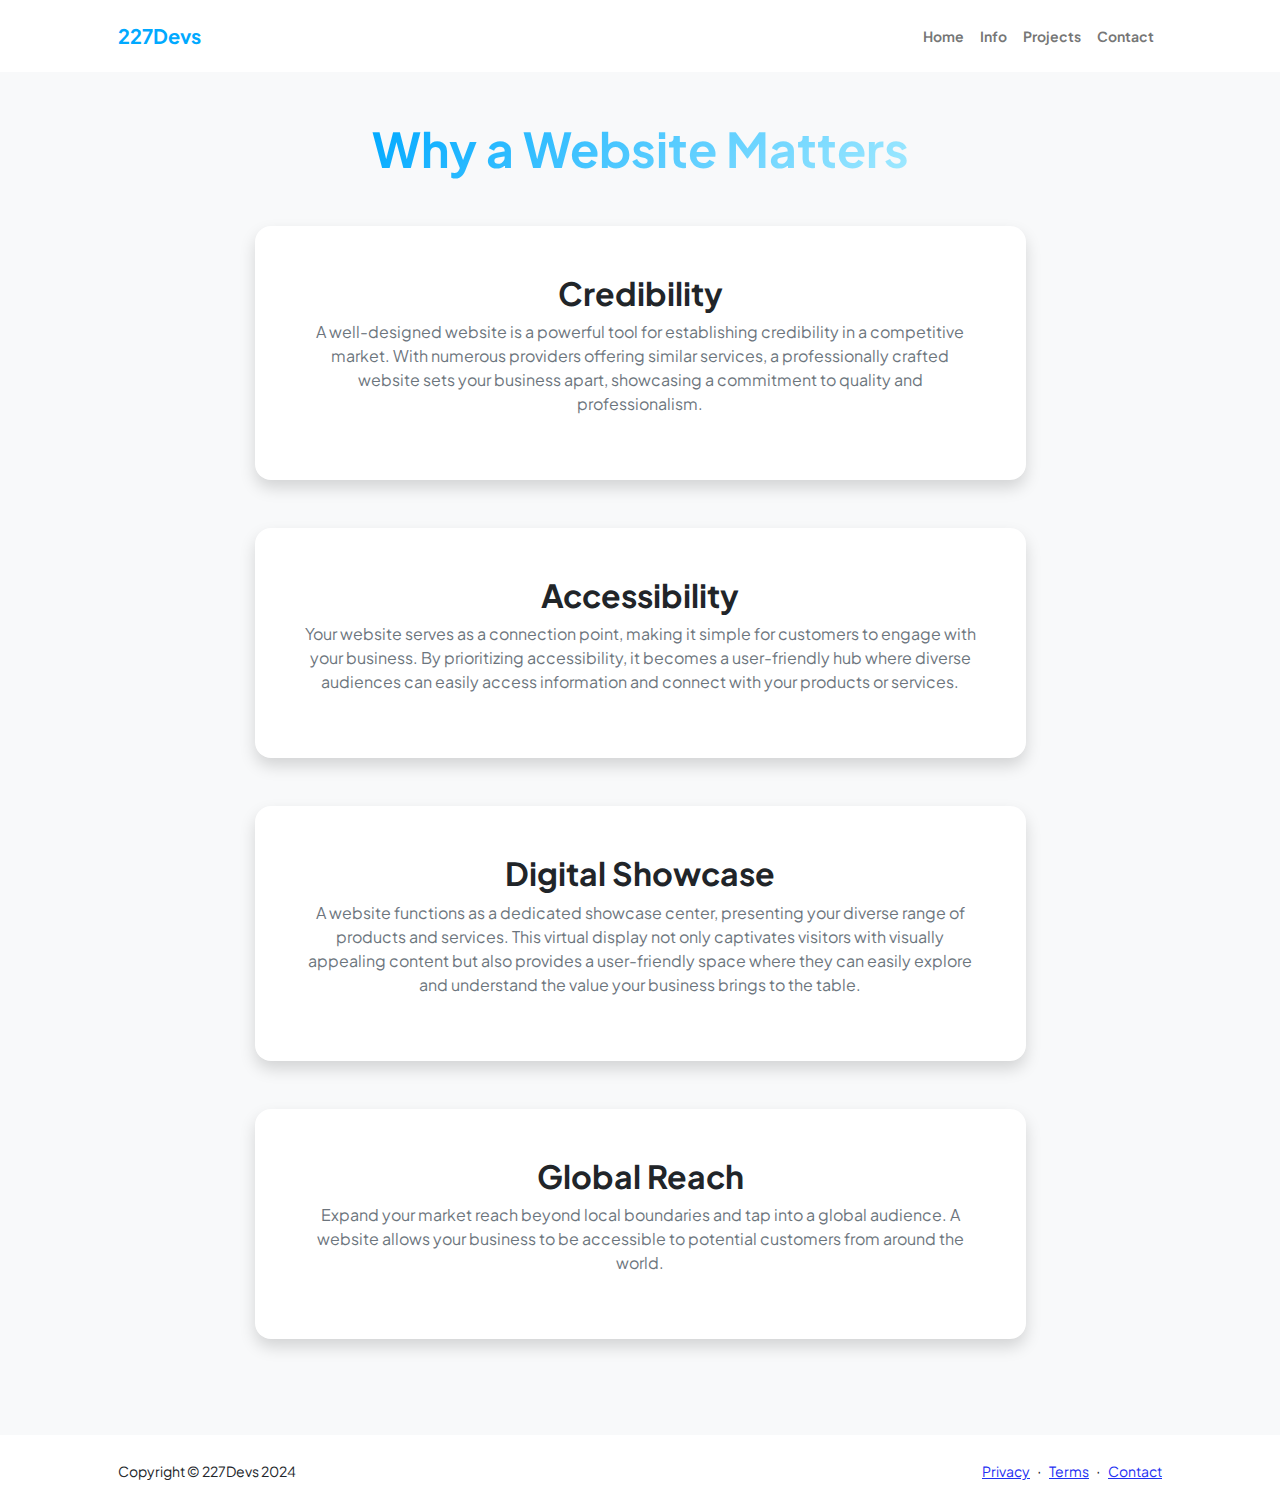
==== info.html @ cdefe1e4 "Add files via upload" ====
<!DOCTYPE html>
<html lang="en">
    <head>
        <meta charset="utf-8" />
        <meta name="viewport" content="width=device-width, initial-scale=1, shrink-to-fit=no" />
        <meta name="description" content="" />
        <meta name="author" content="" />
        <title>Info - 227Devs</title>
        <!-- Favicon-->
        <link rel="icon" type="image/x-icon" href="assets/favicon.ico" />
        <!-- Custom Google font-->
        <link rel="preconnect" href="https://fonts.googleapis.com" />
        <link rel="preconnect" href="https://fonts.gstatic.com" crossorigin />
        <link href="https://fonts.googleapis.com/css2?family=Plus+Jakarta+Sans:wght@100;200;300;400;500;600;700;800;900&amp;display=swap" rel="stylesheet" />
        <!-- Bootstrap icons-->
        <link href="https://cdn.jsdelivr.net/npm/bootstrap-icons@1.8.1/font/bootstrap-icons.css" rel="stylesheet" />
        <!-- Core theme CSS (includes Bootstrap)-->
        <link href="css/styles.css" rel="stylesheet" />
    </head>
    <body class="d-flex flex-column h-100 bg-light">
        <main class="flex-shrink-0">
            <!-- Navigation-->
            <nav class="navbar navbar-expand-lg navbar-light bg-white py-3">
                <div class="container px-5">
                    <a class="navbar-brand" href="index.html"><span class="fw-bolder text-primary">227Devs</span></a>
                    <button class="navbar-toggler" type="button" data-bs-toggle="collapse" data-bs-target="#navbarSupportedContent" aria-controls="navbarSupportedContent" aria-expanded="false" aria-label="Toggle navigation"><span class="navbar-toggler-icon"></span></button>
                    <div class="collapse navbar-collapse" id="navbarSupportedContent">
                        <ul class="navbar-nav ms-auto mb-2 mb-lg-0 small fw-bolder">
                            <li class="nav-item"><a class="nav-link" href="index.html">Home</a></li>
                            <li class="nav-item"><a class="nav-link" href="info.html">Info</a></li>
                            <li class="nav-item"><a class="nav-link" href="projects.html">Projects</a></li>
                            <li class="nav-item"><a class="nav-link" href="contact.html">Contact</a></li>
                        </ul>
                    </div>
                </div>
            </nav>
            <!-- Page Content-->
            <div class="container px-5 my-5">
                <div class="text-center mb-5">
                    <h1 class="display-5 fw-bolder mb-0"><span class="text-gradient d-inline"> Why a Website Matters</span></h1>
                </div>
                <div class="row gx-5 justify-content-center">
                    <div class="col-lg-11 col-xl-9 col-xxl-8">
                        <!-- Card Section-->
                        <section>
                            <!-- Card 1-->
                            <div class="card shadow border-0 rounded-4 mb-5">
                                <div class="card-body p-5 d-flex align-items-center flex-column">
                                    <h2 class=" fw-bolder text-secondary">Credibility</h2>
                                    <p class="text-center text-muted">A well-designed website is a powerful tool for establishing credibility in a competitive market. With numerous providers offering similar services, a professionally crafted website sets your business apart, showcasing a commitment to quality and professionalism.</p>
                                </div>
                            </div>
                            <!-- Card 2-->
                            <div class="card shadow border-0 rounded-4 mb-5">
                                <div class="card-body p-5 d-flex align-items-center flex-column">
                                    <h2 class=" fw-bolder text-secondary">Accessibility</h2>
                                    <p class="text-center text-muted">Your website serves as a connection point, making it simple for customers to engage with your business. By prioritizing accessibility, it becomes a user-friendly hub where diverse audiences can easily access information and connect with your products or services.</p>
                                </div>
                            </div>
                            <!-- Card 3-->
                            <div class="card shadow border-0 rounded-4 mb-5">
                                <div class="card-body p-5 d-flex align-items-center flex-column">
                                    <h2 class=" fw-bolder text-secondary">Digital Showcase</h2>
                                    <p class="text-center text-muted">A website functions as a dedicated showcase center, presenting your diverse range of products and services. This virtual display not only captivates visitors with visually appealing content but also provides a user-friendly space where they can easily explore and understand the value your business brings to the table.</p>
                                </div>
                            </div>
                            <!-- Card 4-->
                            <div class="card shadow border-0 rounded-4 mb-5">
                                <div class="card-body p-5 d-flex align-items-center flex-column">
                                    <h2 class=" fw-bolder text-secondary">Global Reach</h2>
                                    <p class="text-center text-muted">Expand your market reach beyond local boundaries and tap into a global audience. A website allows your business to be accessible to potential customers from around the world.</p>
                                </div>
                            </div>
                        </section>

                    </div>
                </div>
            </div>
        </main>
        <!-- Footer-->
        <footer class="bg-white py-4 mt-auto">
            <div class="container px-5">
                <div class="row align-items-center justify-content-between flex-column flex-sm-row">
                    <div class="col-auto"><div class="small m-0">Copyright &copy; 227Devs 2024</div></div>
                    <div class="col-auto">
                        <a class="small" href="privacy & terms/privacy.html">Privacy</a>
                        <span class="mx-1">&middot;</span>
                        <a class="small" href="privacy & terms/terms.html">Terms</a>
                        <span class="mx-1">&middot;</span>
                        <a class="small" href="contact.html">Contact</a>
                    </div>
                </div>
            </div>
        </footer>
        <!-- Bootstrap core JS-->
        <script src="https://cdn.jsdelivr.net/npm/bootstrap@5.2.3/dist/js/bootstrap.bundle.min.js"></script>
        <!-- Core theme JS-->
        <script src="js/scripts.js"></script>
    </body>
</html>
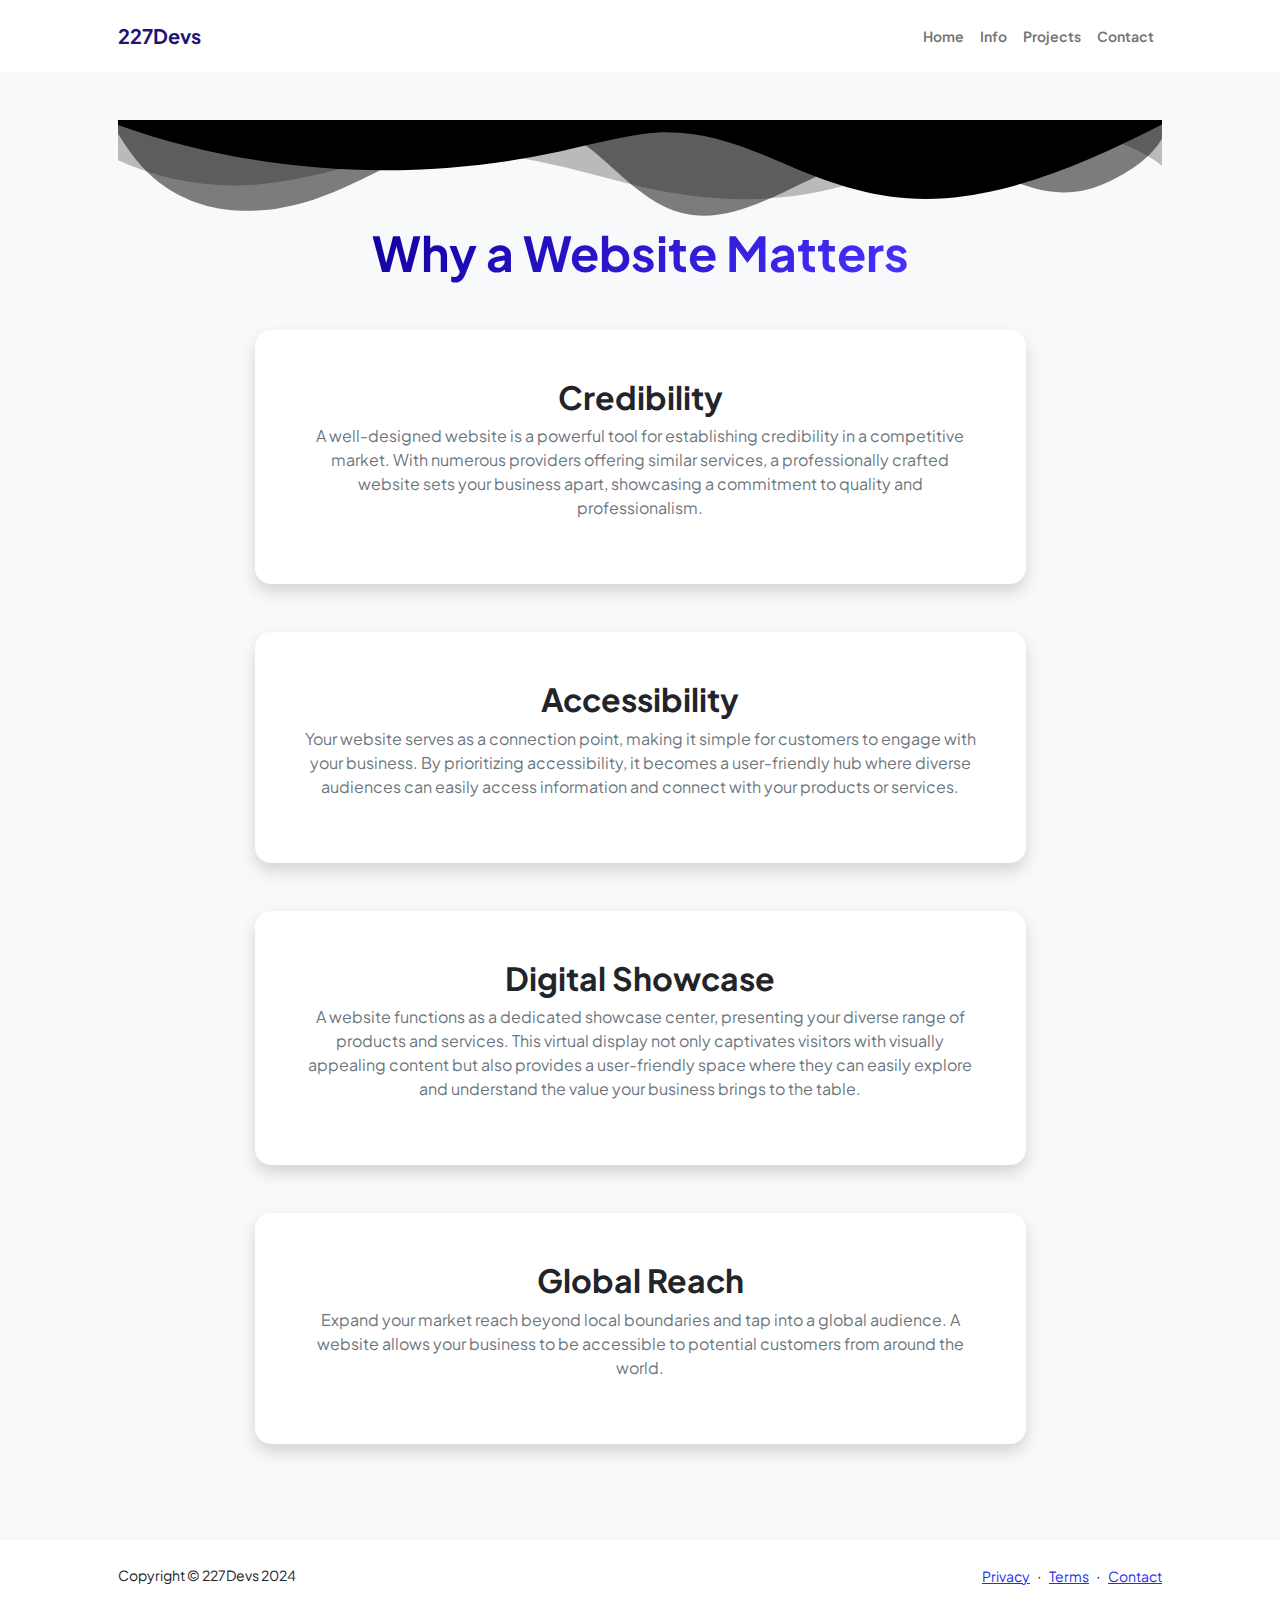
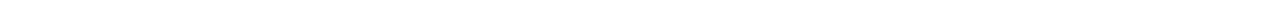
==== commit f986d9cb: "moved complementary pages in the home, changed color, and minor improvements" ====
--- a/info.html
+++ b/info.html
@@ -36,6 +36,13 @@
             </nav>
             <!-- Page Content-->
             <div class="container px-5 my-5">
+                <div class="custom-shape-divider-top-1712696911">
+                    <svg data-name="Layer 1" xmlns="http://www.w3.org/2000/svg" viewBox="0 0 1200 120" preserveAspectRatio="none">
+                        <path d="M0,0V46.29c47.79,22.2,103.59,32.17,158,28,70.36-5.37,136.33-33.31,206.8-37.5C438.64,32.43,512.34,53.67,583,72.05c69.27,18,138.3,24.88,209.4,13.08,36.15-6,69.85-17.84,104.45-29.34C989.49,25,1113-14.29,1200,52.47V0Z" opacity=".25" class="shape-fill"></path>
+                        <path d="M0,0V15.81C13,36.92,27.64,56.86,47.69,72.05,99.41,111.27,165,111,224.58,91.58c31.15-10.15,60.09-26.07,89.67-39.8,40.92-19,84.73-46,130.83-49.67,36.26-2.85,70.9,9.42,98.6,31.56,31.77,25.39,62.32,62,103.63,73,40.44,10.79,81.35-6.69,119.13-24.28s75.16-39,116.92-43.05c59.73-5.85,113.28,22.88,168.9,38.84,30.2,8.66,59,6.17,87.09-7.5,22.43-10.89,48-26.93,60.65-49.24V0Z" opacity=".5" class="shape-fill"></path>
+                        <path d="M0,0V5.63C149.93,59,314.09,71.32,475.83,42.57c43-7.64,84.23-20.12,127.61-26.46,59-8.63,112.48,12.24,165.56,35.4C827.93,77.22,886,95.24,951.2,90c86.53-7,172.46-45.71,248.8-84.81V0Z" class="shape-fill"></path>
+                    </svg>
+                </div>
                 <div class="text-center mb-5">
                     <h1 class="display-5 fw-bolder mb-0"><span class="text-gradient d-inline"> Why a Website Matters</span></h1>
                 </div>
@@ -72,7 +79,6 @@
                                 </div>
                             </div>
                         </section>
-
                     </div>
                 </div>
             </div>
